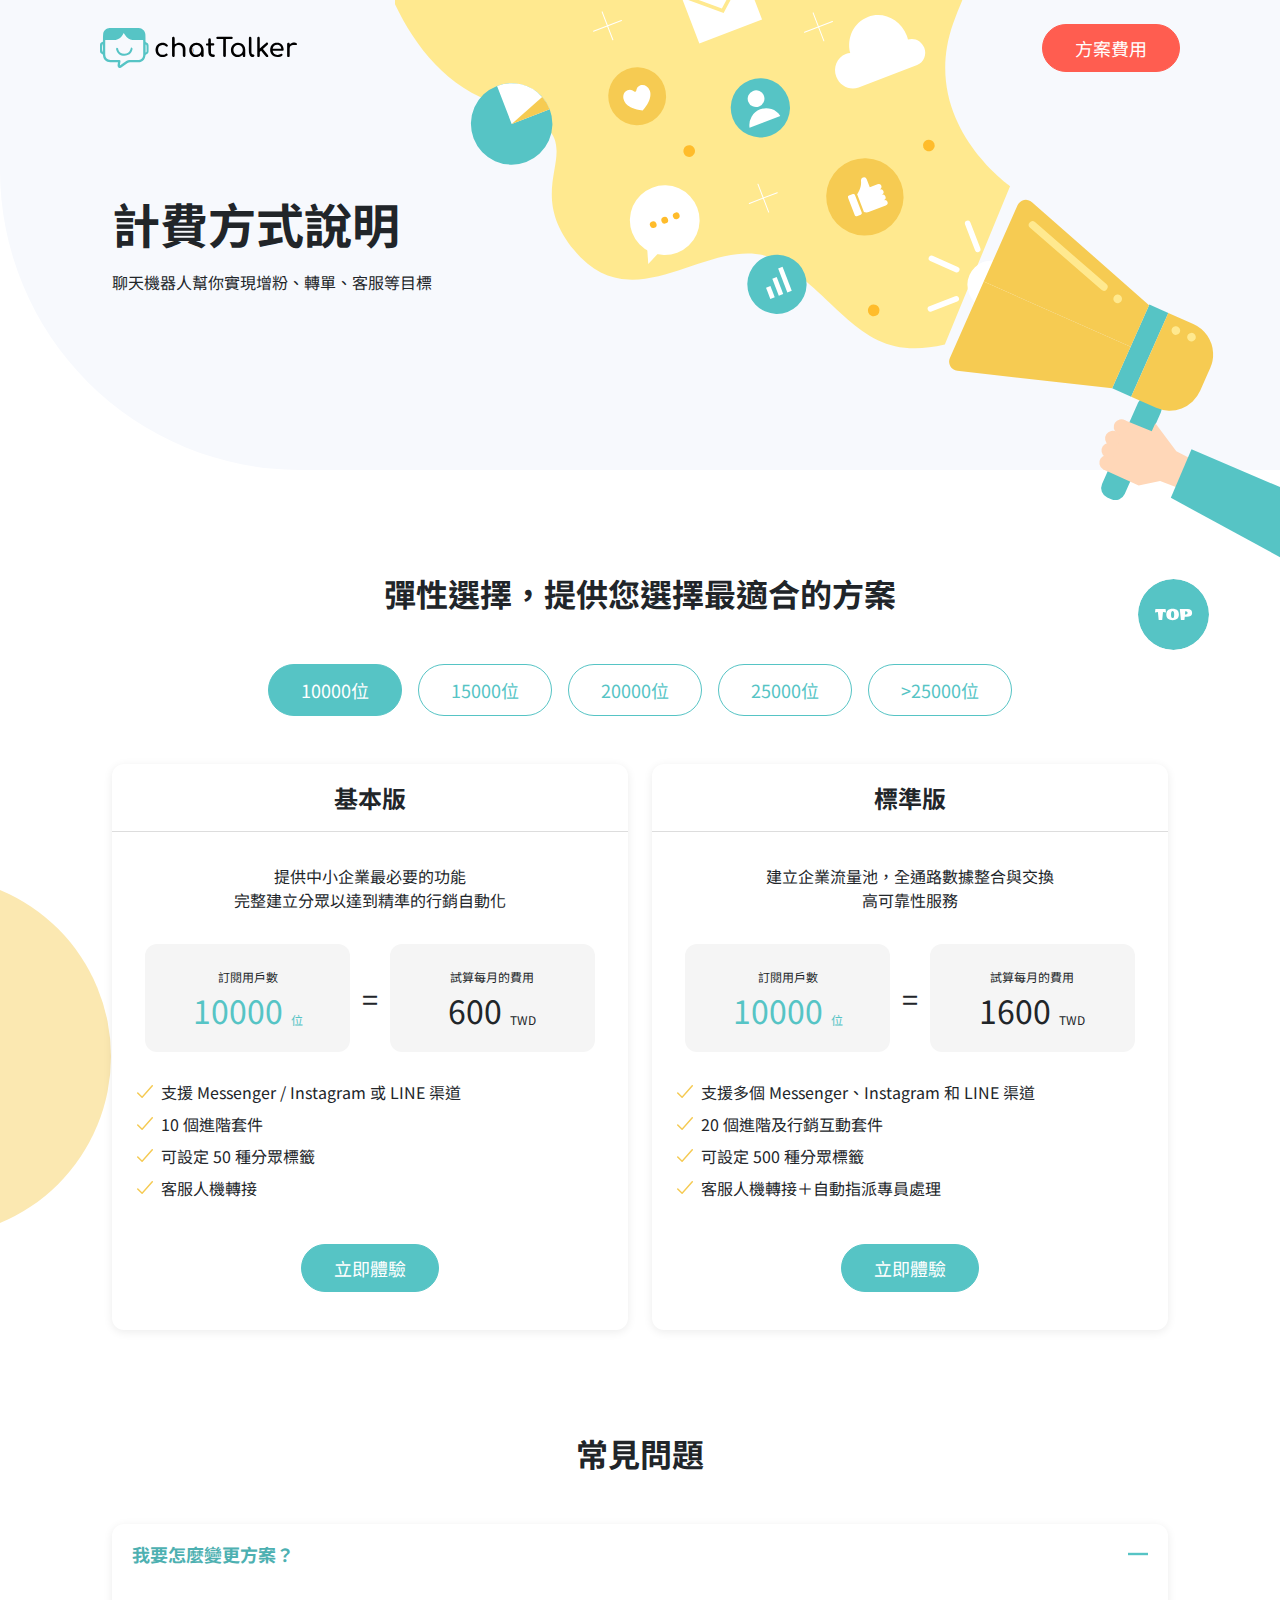
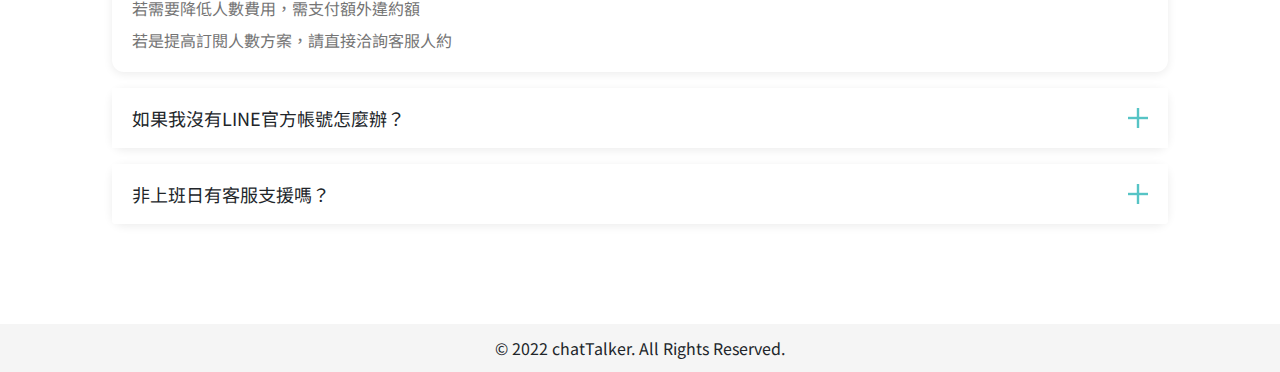
==== pricing.html @ ce34ad39 "首頁與方案頁面切版" ====
<!DOCTYPE html>
<html lang="zh-TW">
<head>
    <meta charset="UTF-8">
    <meta name="viewport" content="width=device-width, initial-scale=1.0">
    <title>ChatTalker 最全面的聊天機器人</title>
    <link rel="stylesheet" href="https://use.fontawesome.com/releases/v5.3.1/css/all.css" integrity="sha384-mzrmE5qonljUremFsqc01SB46JvROS7bZs3IO2EmfFsd15uHvIt+Y8vEf7N7fWAU" crossorigin="anonymous">
    <link rel="preconnect" href="https://fonts.googleapis.com">
    <link rel="preconnect" href="https://fonts.gstatic.com" crossorigin>
    <link href="https://fonts.googleapis.com/css2?family=Noto+Sans+TC:wght@400;700&display=swap" rel="stylesheet">
    <link rel="stylesheet" href="css/all.css">
</head>
<body id="pricing">
    <div class="pageContent">
        <button onclick="topFunction()" id="myBtn" title="Go to top"></button>
        <header class="container">
            <h1>
                <a class="logo" href="index.html" alt="ChatTalker"><img src="images/logo.svg" alt="ChatTalker"></a>
            </h1>
            <a href="pricing.html" class="btn btn-secondary" alt="方案費用">方案費用</a>
        </header>
        <main class="container">
            <div class="pricing_area_01 row">
                <div class="col-12">
                    <h2>計費方式說明</h2>
                    <p>聊天機器人幫你實現增粉、轉單、客服等目標</p>
                </div>
            </div>
            <div class="pricing_area_02 row">
                <h2 class="areaTitle">彈性選擇，提供您選擇最適合的方案</h2>
                <ul class="nav nav-pills" id="pills-tab" role="tablist">
                    <li class="nav-item" role="presentation">
                        <button class="nav-link active" id="pillsTab_01" data-bs-toggle="pill" data-bs-target="#pills_01" type="button" role="tab" aria-controls="pills_01" aria-selected="true">10000位</button>
                    </li>
                    <li class="nav-item" role="presentation">
                        <button class="nav-link" id="pillsTab_02" data-bs-toggle="pill" data-bs-target="#pills_02" type="button" role="tab" aria-controls="pills_02" aria-selected="false">15000位</button>
                    </li>
                    <li class="nav-item" role="presentation">
                        <button class="nav-link" id="pillsTab_03" data-bs-toggle="pill" data-bs-target="#pills_03" type="button" role="tab" aria-controls="pills_03" aria-selected="false">20000位</button>
                    </li>
                    <li class="nav-item" role="presentation">
                        <button class="nav-link" id="pillsTab_04" data-bs-toggle="pill" data-bs-target="#pills_04" type="button" role="tab" aria-controls="pills_03" aria-selected="false">25000位</button>
                    </li>
                    <li class="nav-item" role="presentation">
                        <button class="nav-link" id="pillsTab_05" data-bs-toggle="pill" data-bs-target="#pills_05" type="button" role="tab" aria-controls="pills_03" aria-selected="false">>25000位</button>
                    </li>
                </ul>
                <div class="tab-content" id="pills-tabContent">
                    <div class="tab-pane fade show active" id="pills_01" role="tabpanel" aria-labelledby="pillsTab_01">
                        <div class="programBox row">
                            <div class="col-12 col-lg-6">
                                <div class="programItem">
                                    <div class="programTitle">基本版</div>
                                    <div class="programBottom">
                                        <p>提供中小企業最必要的功能<br>完整建立分眾以達到精準的行銷自動化</p>
                                        <div class="programDetail row">
                                            <div class="col-5 subScribeBox">
                                                <span>訂閱用戶數</span>
                                                <div class="programNum programNumPeople">
                                                    <p>10000</p>
                                                    <span class="unit">位</span>
                                                </div>
                                            </div>
                                            <div class="col-1">=</div>
                                            <div class="col-5 subScribeBox">
                                                <span>試算每月的費用</span>
                                                <div class="programNum programNumMoney">
                                                    <p>600</p>
                                                    <span class="unit">TWD</span>
                                                </div>
                                            </div>
                                        </div>
                                        <ul class="programList">
                                            <li>支援 Messenger / Instagram 或 LINE 渠道</li>
                                            <li>10 個進階套件</li>
                                            <li>可設定 50 種分眾標籤</li>
                                            <li>客服人機轉接</li>
                                        </ul>
                                        <a href="#" class="btn btn-primary" alt="立即體驗">立即體驗</a>
                                    </div>
                                </div>
                            </div>
                            <div class="col-12 col-lg-6">
                                <div class="programItem">
                                    <div class="programTitle">標準版</div>
                                    <div class="programBottom">
                                        <p>建立企業流量池，全通路數據整合與交換<br>高可靠性服務</p>
                                        <div class="programDetail row">
                                            <div class="col-5 subScribeBox">
                                                <span>訂閱用戶數</span>
                                                <div class="programNum programNumPeople">
                                                    <p>10000</p>
                                                    <span class="unit">位</span>
                                                </div>
                                            </div>
                                            <div class="col-1">=</div>
                                            <div class="col-5 subScribeBox">
                                                <span>試算每月的費用</span>
                                                <div class="programNum programNumMoney">
                                                    <p>1600</p>
                                                    <span class="unit">TWD</span>
                                                </div>
                                            </div>
                                        </div>
                                        <ul class="programList">
                                            <li>支援多個 Messenger、Instagram 和 LINE 渠道</li>
                                            <li>20 個進階及行銷互動套件</li>
                                            <li>可設定 500 種分眾標籤</li>
                                            <li>客服人機轉接＋自動指派專員處理</li>
                                        </ul>
                                        <a href="#" class="btn btn-primary" alt="立即體驗">立即體驗</a>
                                    </div>
                                </div>
                            </div>
                        </div>
                    </div>
                    <div class="tab-pane fade" id="pills_02" role="tabpanel" aria-labelledby="pillsTab_02">
                        <div class="programBox row">
                            <div class="col-12 col-lg-6">
                                <div class="programItem">
                                    <div class="programTitle">基本版</div>
                                    <div class="programBottom">
                                        <p>提供中小企業最必要的功能<br>完整建立分眾以達到精準的行銷自動化</p>
                                        <div class="programDetail row">
                                            <div class="col-5 subScribeBox">
                                                <span>訂閱用戶數</span>
                                                <div class="programNum programNumPeople">
                                                    <p>15000</p>
                                                    <span class="unit">位</span>
                                                </div>
                                            </div>
                                            <div class="col-1">=</div>
                                            <div class="col-5 subScribeBox">
                                                <span>試算每月的費用</span>
                                                <div class="programNum programNumMoney">
                                                    <p>1200</p>
                                                    <span class="unit">TWD</span>
                                                </div>
                                            </div>
                                        </div>
                                        <ul class="programList">
                                            <li>支援 Messenger / Instagram 或 LINE 渠道</li>
                                            <li>10 個進階套件</li>
                                            <li>可設定 50 種分眾標籤</li>
                                            <li>客服人機轉接</li>
                                        </ul>
                                        <a href="#" class="btn btn-primary" alt="立即體驗">立即體驗</a>
                                    </div>
                                </div>
                            </div>
                            <div class="col-12 col-lg-6">
                                <div class="programItem">
                                    <div class="programTitle">標準版</div>
                                    <div class="programBottom">
                                        <p>建立企業流量池，全通路數據整合與交換<br>高可靠性服務</p>
                                        <div class="programDetail row">
                                            <div class="col-5 subScribeBox">
                                                <span>訂閱用戶數</span>
                                                <div class="programNum programNumPeople">
                                                    <p>15000</p>
                                                    <span class="unit">位</span>
                                                </div>
                                            </div>
                                            <div class="col-1">=</div>
                                            <div class="col-5 subScribeBox">
                                                <span>試算每月的費用</span>
                                                <div class="programNum programNumMoney">
                                                    <p>2000</p>
                                                    <span class="unit">TWD</span>
                                                </div>
                                            </div>
                                        </div>
                                        <ul class="programList">
                                            <li>支援多個 Messenger、Instagram 和 LINE 渠道</li>
                                            <li>20 個進階及行銷互動套件</li>
                                            <li>可設定 500 種分眾標籤</li>
                                            <li>客服人機轉接＋自動指派專員處理</li>
                                        </ul>
                                        <a href="#" class="btn btn-primary" alt="立即體驗">立即體驗</a>
                                    </div>
                                </div>
                            </div>
                        </div>
                    </div>
                    <div class="tab-pane fade" id="pills_03" role="tabpanel" aria-labelledby="pillsTab_03">
                        <div class="programBox row">
                            <div class="col-12 col-lg-6">
                                <div class="programItem">
                                    <div class="programTitle">基本版</div>
                                    <div class="programBottom">
                                        <p>提供中小企業最必要的功能<br>完整建立分眾以達到精準的行銷自動化</p>
                                        <div class="programDetail row">
                                            <div class="col-5 subScribeBox">
                                                <span>訂閱用戶數</span>
                                                <div class="programNum programNumPeople">
                                                    <p>20000</p>
                                                    <span class="unit">位</span>
                                                </div>
                                            </div>
                                            <div class="col-1">=</div>
                                            <div class="col-5 subScribeBox">
                                                <span>試算每月的費用</span>
                                                <div class="programNum programNumMoney">
                                                    <p>1500</p>
                                                    <span class="unit">TWD</span>
                                                </div>
                                            </div>
                                        </div>
                                        <ul class="programList">
                                            <li>支援 Messenger / Instagram 或 LINE 渠道</li>
                                            <li>10 個進階套件</li>
                                            <li>可設定 50 種分眾標籤</li>
                                            <li>客服人機轉接</li>
                                        </ul>
                                        <a href="#" class="btn btn-primary" alt="立即體驗">立即體驗</a>
                                    </div>
                                </div>
                            </div>
                            <div class="col-12 col-lg-6">
                                <div class="programItem">
                                    <div class="programTitle">標準版</div>
                                    <div class="programBottom">
                                        <p>建立企業流量池，全通路數據整合與交換<br>高可靠性服務</p>
                                        <div class="programDetail row">
                                            <div class="col-5 subScribeBox">
                                                <span>訂閱用戶數</span>
                                                <div class="programNum programNumPeople">
                                                    <p>20000</p>
                                                    <span class="unit">位</span>
                                                </div>
                                            </div>
                                            <div class="col-1">=</div>
                                            <div class="col-5 subScribeBox">
                                                <span>試算每月的費用</span>
                                                <div class="programNum programNumMoney">
                                                    <p>2500</p>
                                                    <span class="unit">TWD</span>
                                                </div>
                                            </div>
                                        </div>
                                        <ul class="programList">
                                            <li>支援多個 Messenger、Instagram 和 LINE 渠道</li>
                                            <li>20 個進階及行銷互動套件</li>
                                            <li>可設定 500 種分眾標籤</li>
                                            <li>客服人機轉接＋自動指派專員處理</li>
                                        </ul>
                                        <a href="#" class="btn btn-primary" alt="立即體驗">立即體驗</a>
                                    </div>
                                </div>
                            </div>
                        </div>
                    </div>
                    <div class="tab-pane fade" id="pills_04" role="tabpanel" aria-labelledby="pillsTab_04">
                        <div class="programBox row">
                            <div class="col-12 col-lg-6">
                                <div class="programItem">
                                    <div class="programTitle">基本版</div>
                                    <div class="programBottom">
                                        <p>提供中小企業最必要的功能<br>完整建立分眾以達到精準的行銷自動化</p>
                                        <div class="programDetail row">
                                            <div class="col-5 subScribeBox">
                                                <span>訂閱用戶數</span>
                                                <div class="programNum programNumPeople">
                                                    <p>25000</p>
                                                    <span class="unit">位</span>
                                                </div>
                                            </div>
                                            <div class="col-1">=</div>
                                            <div class="col-5 subScribeBox">
                                                <span>試算每月的費用</span>
                                                <div class="programNum programNumMoney">
                                                    <p>1700</p>
                                                    <span class="unit">TWD</span>
                                                </div>
                                            </div>
                                        </div>
                                        <ul class="programList">
                                            <li>支援 Messenger / Instagram 或 LINE 渠道</li>
                                            <li>10 個進階套件</li>
                                            <li>可設定 50 種分眾標籤</li>
                                            <li>客服人機轉接</li>
                                        </ul>
                                        <a href="#" class="btn btn-primary" alt="立即體驗">立即體驗</a>
                                    </div>
                                </div>
                            </div>
                            <div class="col-12 col-lg-6">
                                <div class="programItem">
                                    <div class="programTitle">標準版</div>
                                    <div class="programBottom">
                                        <p>建立企業流量池，全通路數據整合與交換<br>高可靠性服務</p>
                                        <div class="programDetail row">
                                            <div class="col-5 subScribeBox">
                                                <span>訂閱用戶數</span>
                                                <div class="programNum programNumPeople">
                                                    <p>25000</p>
                                                    <span class="unit">位</span>
                                                </div>
                                            </div>
                                            <div class="col-1">=</div>
                                            <div class="col-5 subScribeBox">
                                                <span>試算每月的費用</span>
                                                <div class="programNum programNumMoney">
                                                    <p>3000</p>
                                                    <span class="unit">TWD</span>
                                                </div>
                                            </div>
                                        </div>
                                        <ul class="programList">
                                            <li>支援多個 Messenger、Instagram 和 LINE 渠道</li>
                                            <li>20 個進階及行銷互動套件</li>
                                            <li>可設定 500 種分眾標籤</li>
                                            <li>客服人機轉接＋自動指派專員處理</li>
                                        </ul>
                                        <a href="#" class="btn btn-primary" alt="立即體驗">立即體驗</a>
                                    </div>
                                </div>
                            </div>
                        </div>
                    </div>
                    <div class="tab-pane fade" id="pills_05" role="tabpanel" aria-labelledby="pillsTab_05">
                        <div class="programBox row">
                            <div class="col-12 col-lg-6">
                                <div class="programItem">
                                    <div class="programTitle">基本版</div>
                                    <div class="programBottom">
                                        <p>提供中小企業最必要的功能<br>完整建立分眾以達到精準的行銷自動化</p>
                                        <div class="programDetail row">
                                            <div class="col-5 subScribeBox">
                                                <span>訂閱用戶數</span>
                                                <div class="programNum programNumPeople">
                                                    <p>洽客服</p>
                                                    <span class="unit">位</span>
                                                </div>
                                            </div>
                                            <div class="col-1">=</div>
                                            <div class="col-5 subScribeBox">
                                                <span>試算每月的費用</span>
                                                <div class="programNum programNumMoney">
                                                    <p>洽客服</p>
                                                    <span class="unit">TWD</span>
                                                </div>
                                            </div>
                                        </div>
                                        <ul class="programList">
                                            <li>支援 Messenger / Instagram 或 LINE 渠道</li>
                                            <li>10 個進階套件</li>
                                            <li>可設定 50 種分眾標籤</li>
                                            <li>客服人機轉接</li>
                                        </ul>
                                        <a href="#" class="btn btn-primary" alt="立即體驗">立即體驗</a>
                                    </div>
                                </div>
                            </div>
                            <div class="col-12 col-lg-6">
                                <div class="programItem">
                                    <div class="programTitle">標準版</div>
                                    <div class="programBottom">
                                        <p>建立企業流量池，全通路數據整合與交換<br>高可靠性服務</p>
                                        <div class="programDetail row">
                                            <div class="col-5 subScribeBox">
                                                <span>訂閱用戶數</span>
                                                <div class="programNum programNumPeople">
                                                    <p>洽客服</p>
                                                    <span class="unit">位</span>
                                                </div>
                                            </div>
                                            <div class="col-1">=</div>
                                            <div class="col-5 subScribeBox">
                                                <span>試算每月的費用</span>
                                                <div class="programNum programNumMoney">
                                                    <p>洽客服</p>
                                                    <span class="unit">TWD</span>
                                                </div>
                                            </div>
                                        </div>
                                        <ul class="programList">
                                            <li>支援多個 Messenger、Instagram 和 LINE 渠道</li>
                                            <li>20 個進階及行銷互動套件</li>
                                            <li>可設定 500 種分眾標籤</li>
                                            <li>客服人機轉接＋自動指派專員處理</li>
                                        </ul>
                                        <a href="#" class="btn btn-primary" alt="立即體驗">立即體驗</a>
                                    </div>
                                </div>
                            </div>
                        </div>
                    </div>
                </div>
            </div>
            <div class="pricing_area_03 row">
                <h2 class="areaTitle">常見問題</h2>
                <div class="accordion" id="accordionExample">
                    <div class="accordion-item">
                        <h2 class="accordion-header" id="headingOne">
                            <button class="accordion-button" type="button" data-bs-toggle="collapse" data-bs-target="#collapseOne" aria-expanded="true" aria-controls="collapseOne">我要怎麼變更方案？</button>
                        </h2>
                        <div id="collapseOne" class="accordion-collapse collapse show" aria-labelledby="headingOne" data-bs-parent="#accordionExample">
                            <div class="accordion-body">
                                若需要降低人數費用，需支付額外違約額<br>若是提高訂閱人數方案，請直接洽詢客服人約
                            </div>
                        </div>
                        </div>
                        <div class="accordion-item">
                        <h2 class="accordion-header" id="headingTwo">
                            <button class="accordion-button collapsed" type="button" data-bs-toggle="collapse" data-bs-target="#collapseTwo" aria-expanded="false" aria-controls="collapseTwo">如果我沒有LINE官方帳號怎麼辦？</button>
                        </h2>
                        <div id="collapseTwo" class="accordion-collapse collapse" aria-labelledby="headingTwo" data-bs-parent="#accordionExample">
                            <div class="accordion-body">
                                本服務提供Line官方帳號協助申請，可提供帳號代理申請，或是自行申請一個帳號
                            </div>
                        </div>
                        </div>
                        <div class="accordion-item">
                        <h2 class="accordion-header" id="headingThree">
                            <button class="accordion-button collapsed" type="button" data-bs-toggle="collapse" data-bs-target="#collapseThree" aria-expanded="false" aria-controls="collapseThree">非上班日有客服支援嗎？</button>
                        </h2>
                        <div id="collapseThree" class="accordion-collapse collapse" aria-labelledby="headingThree" data-bs-parent="#accordionExample">
                            <div class="accordion-body">
                                當然哦！我們錢都收了，不會拋棄你的！<br>請您直接來我們公司，我們假日也都在辦公室。
                            </div>
                        </div>
                        </div>
                    </div>
            </div>
        </main>
        <footer>
            <div class="copyright">© 2022 chatTalker. All Rights Reserved.</div>
        </footer>
    </div>

    <script src="js/jquery-3.6.0.min.js"></script>
    <script src="https://cdn.jsdelivr.net/npm/bootstrap@5.1.1/dist/js/bootstrap.bundle.min.js" integrity="sha384-/bQdsTh/da6pkI1MST/rWKFNjaCP5gBSY4sEBT38Q/9RBh9AH40zEOg7Hlq2THRZ" crossorigin="anonymous"></script>

    <script>
        mybutton = document.getElementById("myBtn");
        function topFunction() {
            document.body.scrollTop = 0;
            document.documentElement.scrollTop = 0;
        }
    </script>
</body>
</html>
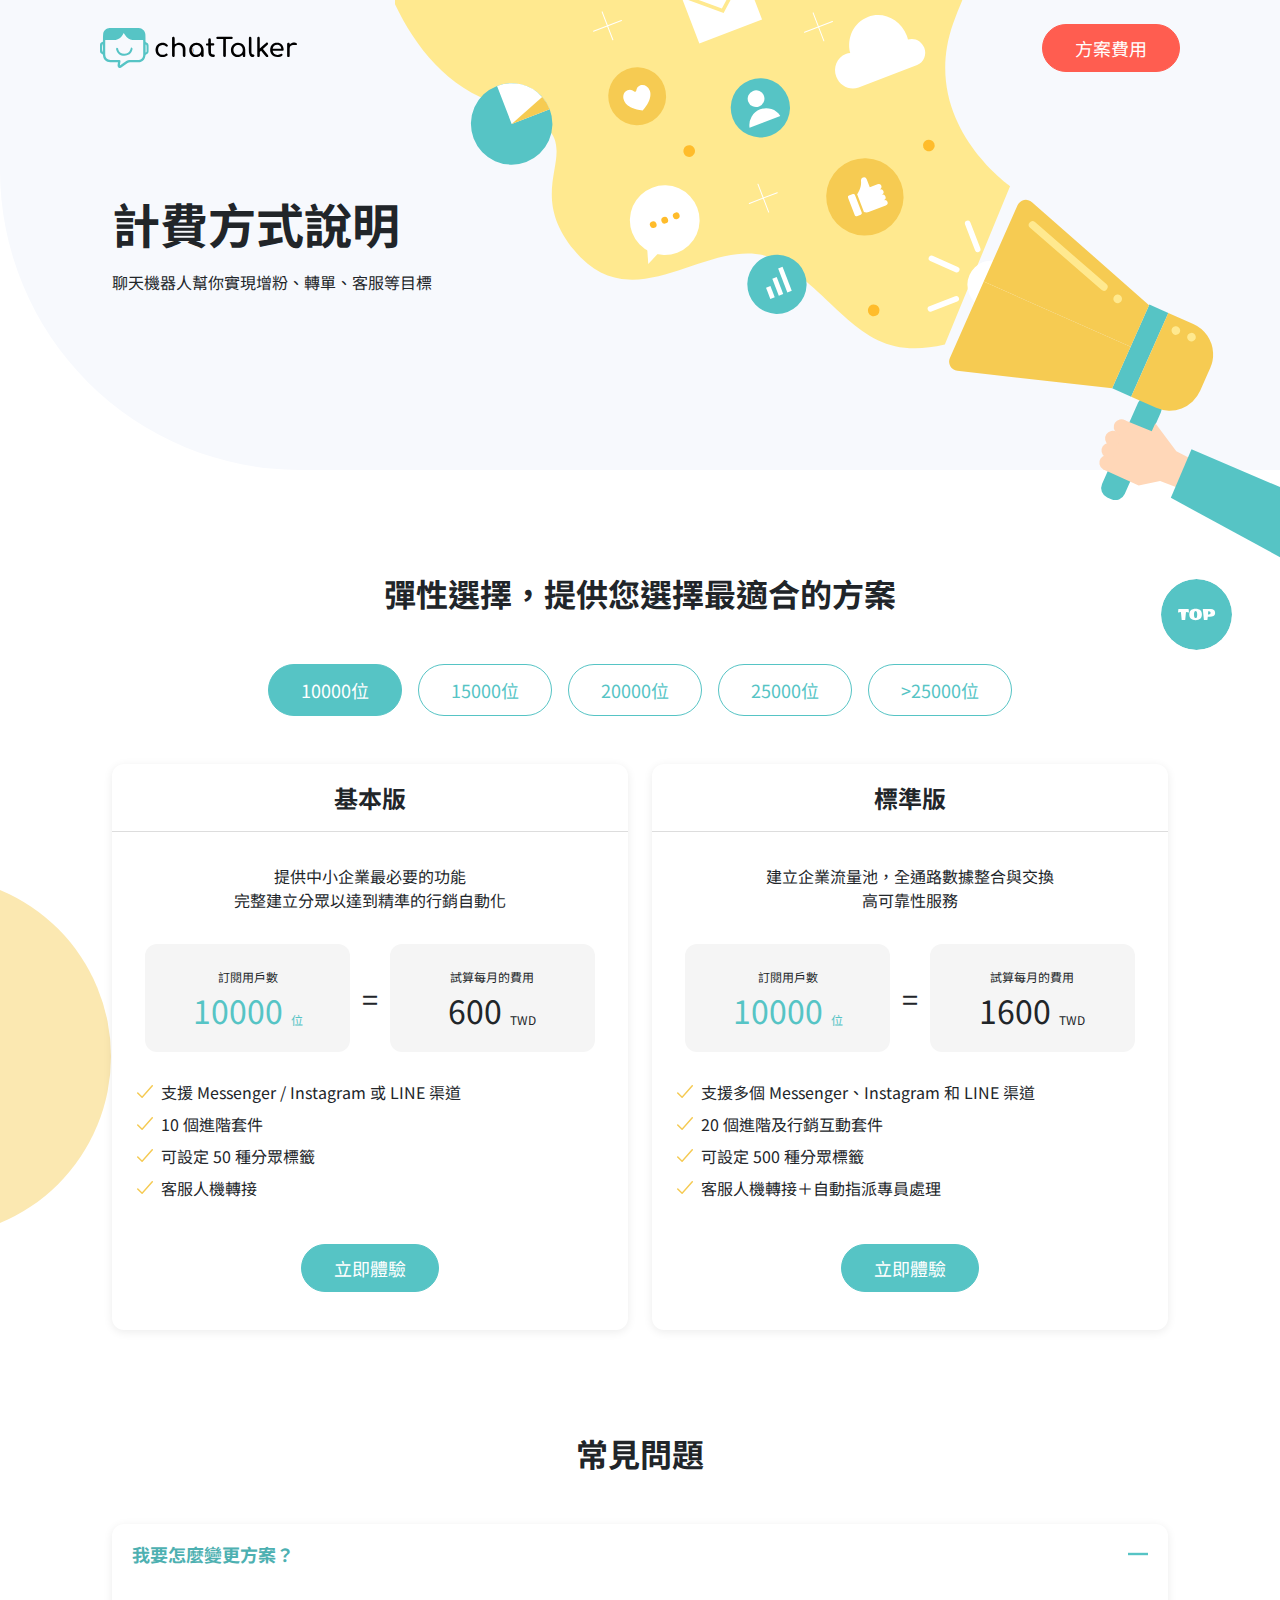
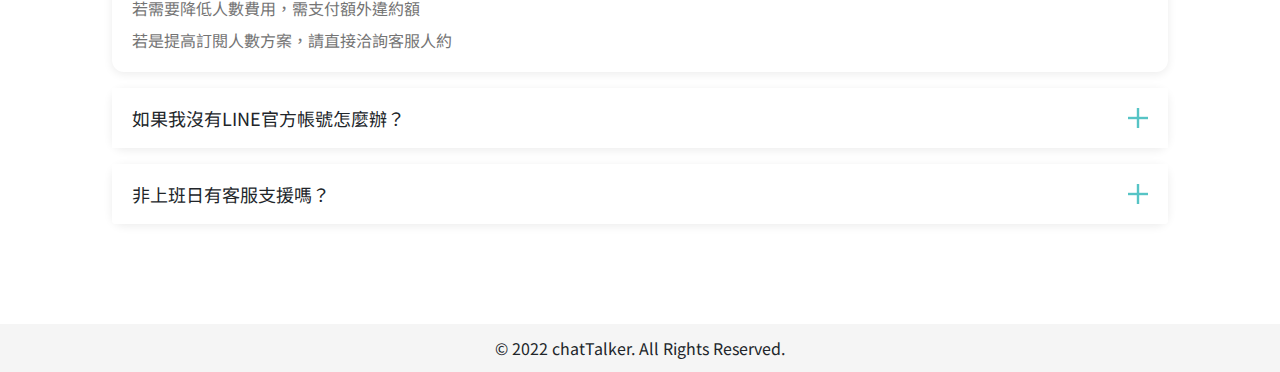
==== commit fbee6322: "優化 Headings 標籤架構 + 移除限制寬度 + 調整GoToTop&版尾文案位置" ====
--- a/pricing.html
+++ b/pricing.html
@@ -392,9 +392,9 @@
                 <h2 class="areaTitle">常見問題</h2>
                 <div class="accordion" id="accordionExample">
                     <div class="accordion-item">
-                        <h2 class="accordion-header" id="headingOne">
+                        <div class="accordion-header" id="headingOne">
                             <button class="accordion-button" type="button" data-bs-toggle="collapse" data-bs-target="#collapseOne" aria-expanded="true" aria-controls="collapseOne">我要怎麼變更方案？</button>
-                        </h2>
+                        </div>
                         <div id="collapseOne" class="accordion-collapse collapse show" aria-labelledby="headingOne" data-bs-parent="#accordionExample">
                             <div class="accordion-body">
                                 若需要降低人數費用，需支付額外違約額<br>若是提高訂閱人數方案，請直接洽詢客服人約
@@ -402,9 +402,9 @@
                         </div>
                         </div>
                         <div class="accordion-item">
-                        <h2 class="accordion-header" id="headingTwo">
+                        <div class="accordion-header" id="headingTwo">
                             <button class="accordion-button collapsed" type="button" data-bs-toggle="collapse" data-bs-target="#collapseTwo" aria-expanded="false" aria-controls="collapseTwo">如果我沒有LINE官方帳號怎麼辦？</button>
-                        </h2>
+                        </div>
                         <div id="collapseTwo" class="accordion-collapse collapse" aria-labelledby="headingTwo" data-bs-parent="#accordionExample">
                             <div class="accordion-body">
                                 本服務提供Line官方帳號協助申請，可提供帳號代理申請，或是自行申請一個帳號
@@ -412,9 +412,9 @@
                         </div>
                         </div>
                         <div class="accordion-item">
-                        <h2 class="accordion-header" id="headingThree">
+                        <div class="accordion-header" id="headingThree">
                             <button class="accordion-button collapsed" type="button" data-bs-toggle="collapse" data-bs-target="#collapseThree" aria-expanded="false" aria-controls="collapseThree">非上班日有客服支援嗎？</button>
-                        </h2>
+                        </div>
                         <div id="collapseThree" class="accordion-collapse collapse" aria-labelledby="headingThree" data-bs-parent="#accordionExample">
                             <div class="accordion-body">
                                 當然哦！我們錢都收了，不會拋棄你的！<br>請您直接來我們公司，我們假日也都在辦公室。
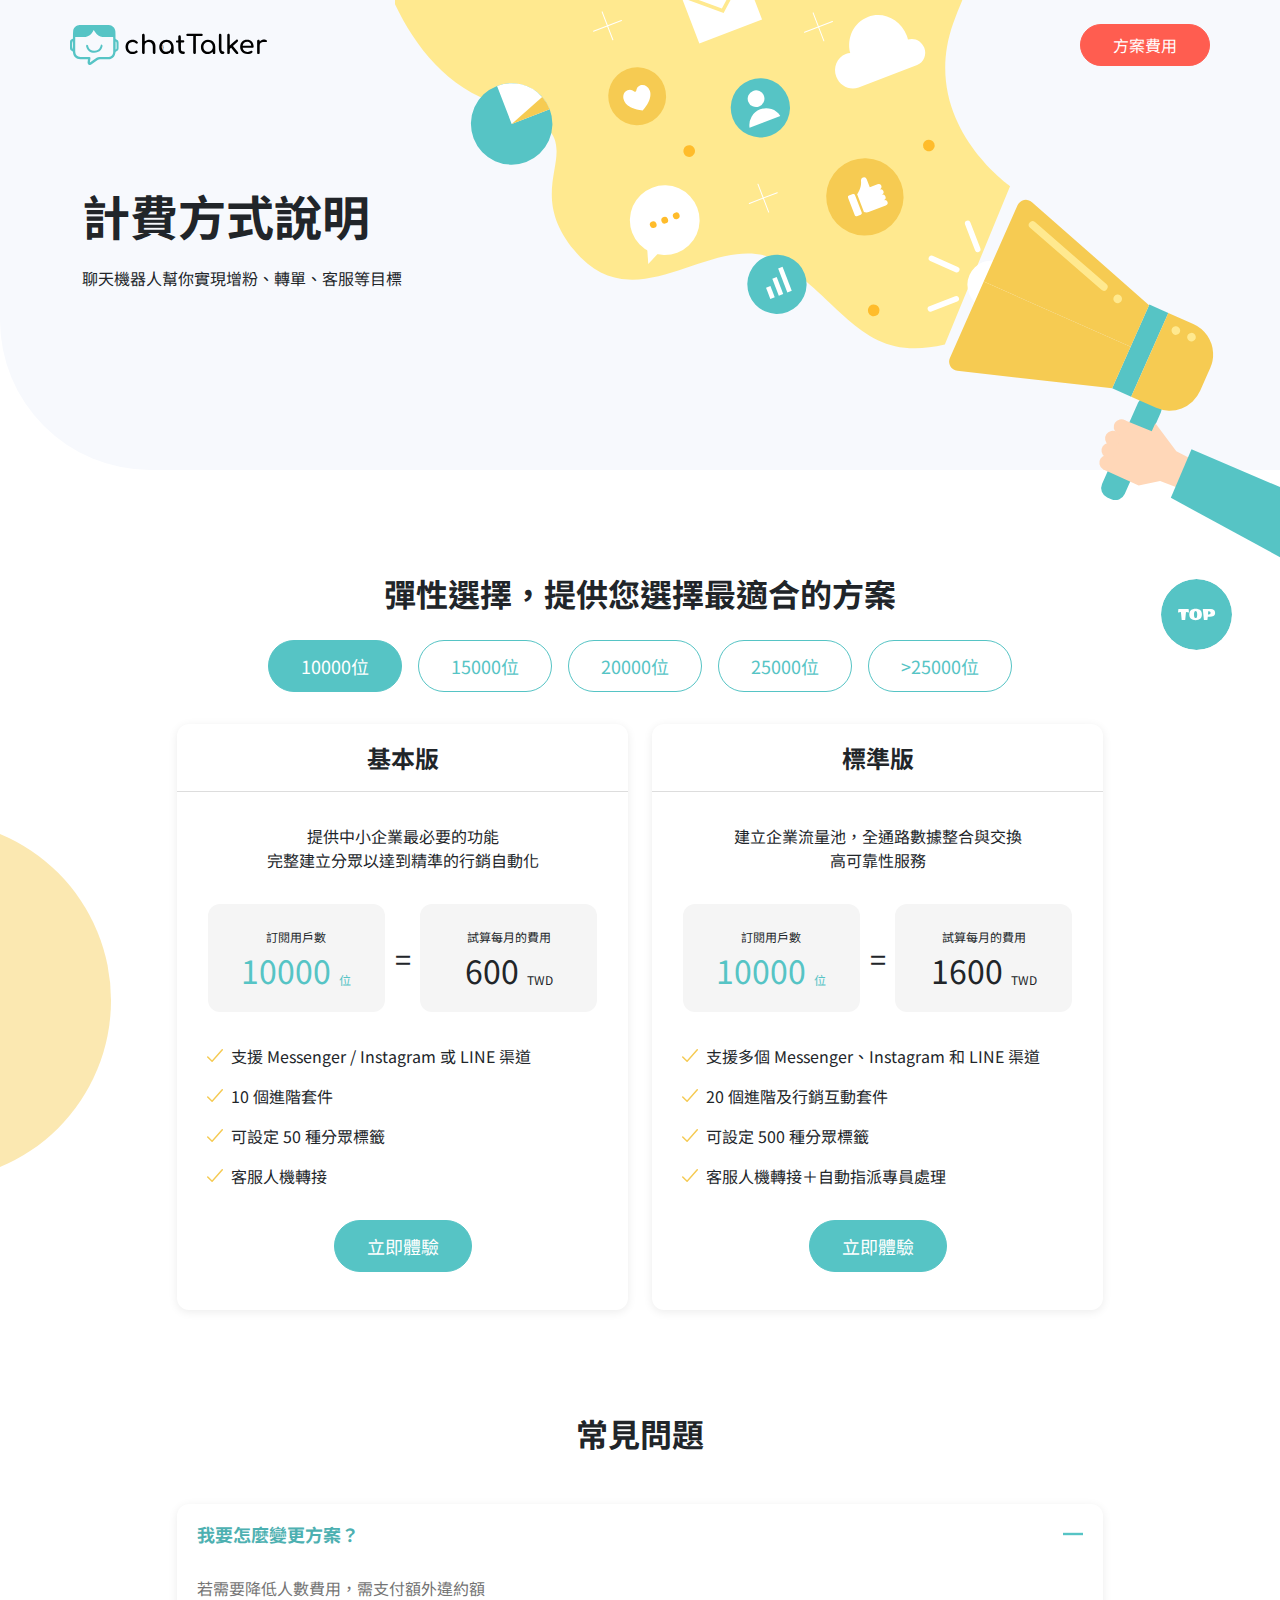
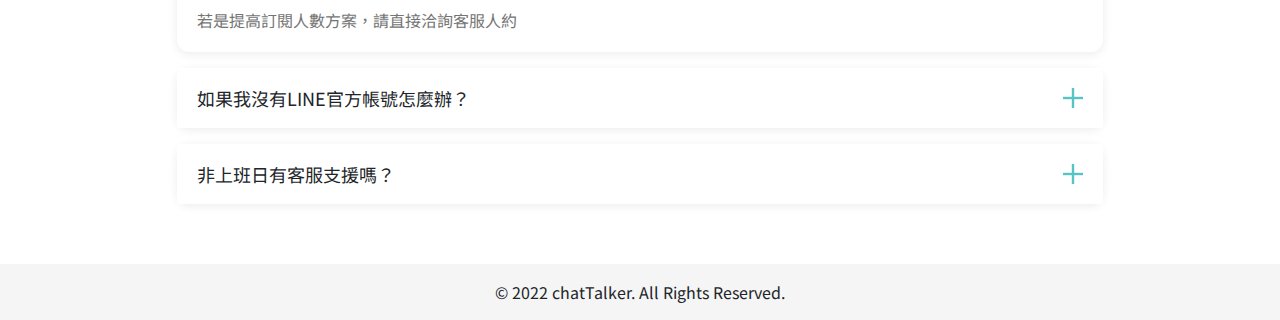
==== commit 1f9e733e: "修改成 Bootstrap 寫法 + 優化程式 v1" ====
--- a/pricing.html
+++ b/pricing.html
@@ -11,376 +11,390 @@
     <link rel="stylesheet" href="css/all.css">
 </head>
 <body id="pricing">
-    <div class="pageContent">
-        <button onclick="topFunction()" id="myBtn" title="Go to top"></button>
-        <header class="container">
-            <h1>
-                <a class="logo" href="index.html" alt="ChatTalker"><img src="images/logo.svg" alt="ChatTalker"></a>
-            </h1>
-            <a href="pricing.html" class="btn btn-secondary" alt="方案費用">方案費用</a>
-        </header>
-        <main class="container">
-            <div class="pricing_area_01 row">
-                <div class="col-12">
-                    <h2>計費方式說明</h2>
-                    <p>聊天機器人幫你實現增粉、轉單、客服等目標</p>
+    <button onclick="topFunction()" id="myBtn" class="d-block rounded-circle" title="Go to top"></button>
+    <header>
+        <div class="container">
+            <div class="row">
+                <div class="col-12 d-flex justify-content-between align-items-center">
+                    <h1>
+                        <a class="logo" href="index.html" alt="ChatTalker"><img src="images/logo.svg" alt="ChatTalker"></a>
+                    </h1>
+                    <a href="pricing.html" class="btn btn-secondary rounded-pill" alt="方案費用">方案費用</a>
                 </div>
             </div>
-            <div class="pricing_area_02 row">
-                <h2 class="areaTitle">彈性選擇，提供您選擇最適合的方案</h2>
-                <ul class="nav nav-pills" id="pills-tab" role="tablist">
-                    <li class="nav-item" role="presentation">
-                        <button class="nav-link active" id="pillsTab_01" data-bs-toggle="pill" data-bs-target="#pills_01" type="button" role="tab" aria-controls="pills_01" aria-selected="true">10000位</button>
-                    </li>
-                    <li class="nav-item" role="presentation">
-                        <button class="nav-link" id="pillsTab_02" data-bs-toggle="pill" data-bs-target="#pills_02" type="button" role="tab" aria-controls="pills_02" aria-selected="false">15000位</button>
-                    </li>
-                    <li class="nav-item" role="presentation">
-                        <button class="nav-link" id="pillsTab_03" data-bs-toggle="pill" data-bs-target="#pills_03" type="button" role="tab" aria-controls="pills_03" aria-selected="false">20000位</button>
-                    </li>
-                    <li class="nav-item" role="presentation">
-                        <button class="nav-link" id="pillsTab_04" data-bs-toggle="pill" data-bs-target="#pills_04" type="button" role="tab" aria-controls="pills_03" aria-selected="false">25000位</button>
-                    </li>
-                    <li class="nav-item" role="presentation">
-                        <button class="nav-link" id="pillsTab_05" data-bs-toggle="pill" data-bs-target="#pills_05" type="button" role="tab" aria-controls="pills_03" aria-selected="false">>25000位</button>
-                    </li>
-                </ul>
-                <div class="tab-content" id="pills-tabContent">
-                    <div class="tab-pane fade show active" id="pills_01" role="tabpanel" aria-labelledby="pillsTab_01">
-                        <div class="programBox row">
-                            <div class="col-12 col-lg-6">
-                                <div class="programItem">
-                                    <div class="programTitle">基本版</div>
-                                    <div class="programBottom">
-                                        <p>提供中小企業最必要的功能<br>完整建立分眾以達到精準的行銷自動化</p>
-                                        <div class="programDetail row">
-                                            <div class="col-5 subScribeBox">
-                                                <span>訂閱用戶數</span>
-                                                <div class="programNum programNumPeople">
-                                                    <p>10000</p>
-                                                    <span class="unit">位</span>
-                                                </div>
-                                            </div>
-                                            <div class="col-1">=</div>
-                                            <div class="col-5 subScribeBox">
-                                                <span>試算每月的費用</span>
-                                                <div class="programNum programNumMoney">
-                                                    <p>600</p>
-                                                    <span class="unit">TWD</span>
-                                                </div>
-                                            </div>
-                                        </div>
-                                        <ul class="programList">
-                                            <li>支援 Messenger / Instagram 或 LINE 渠道</li>
-                                            <li>10 個進階套件</li>
-                                            <li>可設定 50 種分眾標籤</li>
-                                            <li>客服人機轉接</li>
-                                        </ul>
-                                        <a href="#" class="btn btn-primary" alt="立即體驗">立即體驗</a>
+        </div>
+    </header>
+    <main>
+        <section class="area_pricing_intro">
+            <div class="container">
+                <div class="row">
+                    <div class="col-12">
+                        <h2 class="fw-bold">計費方式說明</h2>
+                        <p>聊天機器人幫你實現增粉、轉單、客服等目標</p>
+                    </div>
+                </div>
+            </div>
+        </section>
+        <section class="area_pricing_program">
+            <div class="container">
+                <div class="row justify-content-center">
+                    <div class="col-12 col-lg-10">
+                        <h2 class="areaTitle fw-bold text-center">彈性選擇，提供您選擇最適合的方案</h2>
+                        <ul class="nav nav-pills w-100 flex-nowrap" id="pills-tab" role="tablist">
+                            <li class="nav-item" role="presentation">
+                                <button class="nav-link active" id="pillsTab_01" data-bs-toggle="pill" data-bs-target="#pills_01" type="button" role="tab" aria-controls="pills_01" aria-selected="true">10000位</button>
+                            </li>
+                            <li class="nav-item" role="presentation">
+                                <button class="nav-link" id="pillsTab_02" data-bs-toggle="pill" data-bs-target="#pills_02" type="button" role="tab" aria-controls="pills_02" aria-selected="false">15000位</button>
+                            </li>
+                            <li class="nav-item" role="presentation">
+                                <button class="nav-link" id="pillsTab_03" data-bs-toggle="pill" data-bs-target="#pills_03" type="button" role="tab" aria-controls="pills_03" aria-selected="false">20000位</button>
+                            </li>
+                            <li class="nav-item" role="presentation">
+                                <button class="nav-link" id="pillsTab_04" data-bs-toggle="pill" data-bs-target="#pills_04" type="button" role="tab" aria-controls="pills_03" aria-selected="false">25000位</button>
+                            </li>
+                            <li class="nav-item" role="presentation">
+                                <button class="nav-link" id="pillsTab_05" data-bs-toggle="pill" data-bs-target="#pills_05" type="button" role="tab" aria-controls="pills_03" aria-selected="false">>25000位</button>
+                            </li>
+                        </ul>
+                        <div class="tab-content" id="pills-tabContent">
+                            <div class="tab-pane fade show active" id="pills_01" role="tabpanel" aria-labelledby="pillsTab_01">
+                                <div class="programBox row d-flex justify-content-between">
+                                    <div class="col-12 col-lg-6">
+                                        <div class="programItem">
+                                            <div class="programTitle text-center fw-bold">基本版</div>
+                                            <div class="programBottom">
+                                                <p>提供中小企業最必要的功能<br>完整建立分眾以達到精準的行銷自動化</p>
+                                                <div class="programDetail row align-items-center justify-content-center text-center">
+                                                    <div class="col-5 subScribeBox d-flex justify-content-center  align-items-center flex-wrap">
+                                                        <span>訂閱用戶數</span>
+                                                        <div class="programNum programNumPeople d-flex align-items-end">
+                                                            <p>10000</p>
+                                                            <span class="unit">位</span>
+                                                        </div>
+                                                    </div>
+                                                    <div class="col-1">=</div>
+                                                    <div class="col-5 subScribeBox d-flex justify-content-center  align-items-center flex-wrap">
+                                                        <span>試算每月的費用</span>
+                                                        <div class="programNum programNumMoney d-flex align-items-end">
+                                                            <p>600</p>
+                                                            <span class="unit">TWD</span>
+                                                        </div>
+                                                    </div>
+                                                </div>
+                                                <ul class="programList">
+                                                    <li>支援 Messenger / Instagram 或 LINE 渠道</li>
+                                                    <li>10 個進階套件</li>
+                                                    <li>可設定 50 種分眾標籤</li>
+                                                    <li>客服人機轉接</li>
+                                                </ul>
+                                                <a href="#" class="btn btn-primary rounded-pill" alt="立即體驗">立即體驗</a>
+                                            </div>
+                                        </div>
+                                    </div>
+                                    <div class="col-12 col-lg-6">
+                                        <div class="programItem">
+                                            <div class="programTitle text-center fw-bold">標準版</div>
+                                            <div class="programBottom">
+                                                <p>建立企業流量池，全通路數據整合與交換<br>高可靠性服務</p>
+                                                <div class="programDetail row align-items-center justify-content-center text-center">
+                                                    <div class="col-5 subScribeBox d-flex justify-content-center  align-items-center flex-wrap">
+                                                        <span>訂閱用戶數</span>
+                                                        <div class="programNum programNumPeople d-flex align-items-end">
+                                                            <p>10000</p>
+                                                            <span class="unit">位</span>
+                                                        </div>
+                                                    </div>
+                                                    <div class="col-1">=</div>
+                                                    <div class="col-5 subScribeBox d-flex justify-content-center  align-items-center flex-wrap">
+                                                        <span>試算每月的費用</span>
+                                                        <div class="programNum programNumMoney d-flex align-items-end">
+                                                            <p>1600</p>
+                                                            <span class="unit">TWD</span>
+                                                        </div>
+                                                    </div>
+                                                </div>
+                                                <ul class="programList">
+                                                    <li>支援多個 Messenger、Instagram 和 LINE 渠道</li>
+                                                    <li>20 個進階及行銷互動套件</li>
+                                                    <li>可設定 500 種分眾標籤</li>
+                                                    <li>客服人機轉接＋自動指派專員處理</li>
+                                                </ul>
+                                                <a href="#" class="btn btn-primary rounded-pill" alt="立即體驗">立即體驗</a>
+                                            </div>
+                                        </div>
                                     </div>
                                 </div>
                             </div>
-                            <div class="col-12 col-lg-6">
-                                <div class="programItem">
-                                    <div class="programTitle">標準版</div>
-                                    <div class="programBottom">
-                                        <p>建立企業流量池，全通路數據整合與交換<br>高可靠性服務</p>
-                                        <div class="programDetail row">
-                                            <div class="col-5 subScribeBox">
-                                                <span>訂閱用戶數</span>
-                                                <div class="programNum programNumPeople">
-                                                    <p>10000</p>
-                                                    <span class="unit">位</span>
-                                                </div>
-                                            </div>
-                                            <div class="col-1">=</div>
-                                            <div class="col-5 subScribeBox">
-                                                <span>試算每月的費用</span>
-                                                <div class="programNum programNumMoney">
-                                                    <p>1600</p>
-                                                    <span class="unit">TWD</span>
-                                                </div>
-                                            </div>
-                                        </div>
-                                        <ul class="programList">
-                                            <li>支援多個 Messenger、Instagram 和 LINE 渠道</li>
-                                            <li>20 個進階及行銷互動套件</li>
-                                            <li>可設定 500 種分眾標籤</li>
-                                            <li>客服人機轉接＋自動指派專員處理</li>
-                                        </ul>
-                                        <a href="#" class="btn btn-primary" alt="立即體驗">立即體驗</a>
+                            <div class="tab-pane fade" id="pills_02" role="tabpanel" aria-labelledby="pillsTab_02">
+                                <div class="programBox row">
+                                    <div class="col-12 col-lg-6">
+                                        <div class="programItem">
+                                            <div class="programTitle text-center fw-bold">基本版</div>
+                                            <div class="programBottom">
+                                                <p>提供中小企業最必要的功能<br>完整建立分眾以達到精準的行銷自動化</p>
+                                                <div class="programDetail row align-items-center justify-content-center text-center">
+                                                    <div class="col-5 subScribeBox d-flex justify-content-center  align-items-center flex-wrap">
+                                                        <span>訂閱用戶數</span>
+                                                        <div class="programNum programNumPeople d-flex align-items-end">
+                                                            <p>15000</p>
+                                                            <span class="unit">位</span>
+                                                        </div>
+                                                    </div>
+                                                    <div class="col-1">=</div>
+                                                    <div class="col-5 subScribeBox d-flex justify-content-center  align-items-center flex-wrap">
+                                                        <span>試算每月的費用</span>
+                                                        <div class="programNum programNumMoney d-flex align-items-end">
+                                                            <p>1200</p>
+                                                            <span class="unit">TWD</span>
+                                                        </div>
+                                                    </div>
+                                                </div>
+                                                <ul class="programList">
+                                                    <li>支援 Messenger / Instagram 或 LINE 渠道</li>
+                                                    <li>10 個進階套件</li>
+                                                    <li>可設定 50 種分眾標籤</li>
+                                                    <li>客服人機轉接</li>
+                                                </ul>
+                                                <a href="#" class="btn btn-primary rounded-pill" alt="立即體驗">立即體驗</a>
+                                            </div>
+                                        </div>
+                                    </div>
+                                    <div class="col-12 col-lg-6">
+                                        <div class="programItem">
+                                            <div class="programTitle text-center fw-bold">標準版</div>
+                                            <div class="programBottom">
+                                                <p>建立企業流量池，全通路數據整合與交換<br>高可靠性服務</p>
+                                                <div class="programDetail row align-items-center justify-content-center text-center">
+                                                    <div class="col-5 subScribeBox d-flex justify-content-center  align-items-center flex-wrap">
+                                                        <span>訂閱用戶數</span>
+                                                        <div class="programNum programNumPeople d-flex align-items-end">
+                                                            <p>15000</p>
+                                                            <span class="unit">位</span>
+                                                        </div>
+                                                    </div>
+                                                    <div class="col-1">=</div>
+                                                    <div class="col-5 subScribeBox d-flex justify-content-center  align-items-center flex-wrap">
+                                                        <span>試算每月的費用</span>
+                                                        <div class="programNum programNumMoney d-flex align-items-end">
+                                                            <p>2000</p>
+                                                            <span class="unit">TWD</span>
+                                                        </div>
+                                                    </div>
+                                                </div>
+                                                <ul class="programList">
+                                                    <li>支援多個 Messenger、Instagram 和 LINE 渠道</li>
+                                                    <li>20 個進階及行銷互動套件</li>
+                                                    <li>可設定 500 種分眾標籤</li>
+                                                    <li>客服人機轉接＋自動指派專員處理</li>
+                                                </ul>
+                                                <a href="#" class="btn btn-primary rounded-pill" alt="立即體驗">立即體驗</a>
+                                            </div>
+                                        </div>
                                     </div>
                                 </div>
                             </div>
-                        </div>
-                    </div>
-                    <div class="tab-pane fade" id="pills_02" role="tabpanel" aria-labelledby="pillsTab_02">
-                        <div class="programBox row">
-                            <div class="col-12 col-lg-6">
-                                <div class="programItem">
-                                    <div class="programTitle">基本版</div>
-                                    <div class="programBottom">
-                                        <p>提供中小企業最必要的功能<br>完整建立分眾以達到精準的行銷自動化</p>
-                                        <div class="programDetail row">
-                                            <div class="col-5 subScribeBox">
-                                                <span>訂閱用戶數</span>
-                                                <div class="programNum programNumPeople">
-                                                    <p>15000</p>
-                                                    <span class="unit">位</span>
-                                                </div>
-                                            </div>
-                                            <div class="col-1">=</div>
-                                            <div class="col-5 subScribeBox">
-                                                <span>試算每月的費用</span>
-                                                <div class="programNum programNumMoney">
-                                                    <p>1200</p>
-                                                    <span class="unit">TWD</span>
-                                                </div>
-                                            </div>
-                                        </div>
-                                        <ul class="programList">
-                                            <li>支援 Messenger / Instagram 或 LINE 渠道</li>
-                                            <li>10 個進階套件</li>
-                                            <li>可設定 50 種分眾標籤</li>
-                                            <li>客服人機轉接</li>
-                                        </ul>
-                                        <a href="#" class="btn btn-primary" alt="立即體驗">立即體驗</a>
+                            <div class="tab-pane fade" id="pills_03" role="tabpanel" aria-labelledby="pillsTab_03">
+                                <div class="programBox row">
+                                    <div class="col-12 col-lg-6">
+                                        <div class="programItem">
+                                            <div class="programTitle text-center fw-bold">基本版</div>
+                                            <div class="programBottom">
+                                                <p>提供中小企業最必要的功能<br>完整建立分眾以達到精準的行銷自動化</p>
+                                                <div class="programDetail row align-items-center justify-content-center text-center">
+                                                    <div class="col-5 subScribeBox d-flex justify-content-center  align-items-center flex-wrap">
+                                                        <span>訂閱用戶數</span>
+                                                        <div class="programNum programNumPeople d-flex align-items-end">
+                                                            <p>20000</p>
+                                                            <span class="unit">位</span>
+                                                        </div>
+                                                    </div>
+                                                    <div class="col-1">=</div>
+                                                    <div class="col-5 subScribeBox d-flex justify-content-center  align-items-center flex-wrap">
+                                                        <span>試算每月的費用</span>
+                                                        <div class="programNum programNumMoney d-flex align-items-end">
+                                                            <p>1500</p>
+                                                            <span class="unit">TWD</span>
+                                                        </div>
+                                                    </div>
+                                                </div>
+                                                <ul class="programList">
+                                                    <li>支援 Messenger / Instagram 或 LINE 渠道</li>
+                                                    <li>10 個進階套件</li>
+                                                    <li>可設定 50 種分眾標籤</li>
+                                                    <li>客服人機轉接</li>
+                                                </ul>
+                                                <a href="#" class="btn btn-primary rounded-pill" alt="立即體驗">立即體驗</a>
+                                            </div>
+                                        </div>
+                                    </div>
+                                    <div class="col-12 col-lg-6">
+                                        <div class="programItem">
+                                            <div class="programTitle text-center fw-bold">標準版</div>
+                                            <div class="programBottom">
+                                                <p>建立企業流量池，全通路數據整合與交換<br>高可靠性服務</p>
+                                                <div class="programDetail row align-items-center justify-content-center text-center">
+                                                    <div class="col-5 subScribeBox d-flex justify-content-center  align-items-center flex-wrap">
+                                                        <span>訂閱用戶數</span>
+                                                        <div class="programNum programNumPeople d-flex align-items-end">
+                                                            <p>20000</p>
+                                                            <span class="unit">位</span>
+                                                        </div>
+                                                    </div>
+                                                    <div class="col-1">=</div>
+                                                    <div class="col-5 subScribeBox d-flex justify-content-center  align-items-center flex-wrap">
+                                                        <span>試算每月的費用</span>
+                                                        <div class="programNum programNumMoney d-flex align-items-end">
+                                                            <p>2500</p>
+                                                            <span class="unit">TWD</span>
+                                                        </div>
+                                                    </div>
+                                                </div>
+                                                <ul class="programList">
+                                                    <li>支援多個 Messenger、Instagram 和 LINE 渠道</li>
+                                                    <li>20 個進階及行銷互動套件</li>
+                                                    <li>可設定 500 種分眾標籤</li>
+                                                    <li>客服人機轉接＋自動指派專員處理</li>
+                                                </ul>
+                                                <a href="#" class="btn btn-primary rounded-pill" alt="立即體驗">立即體驗</a>
+                                            </div>
+                                        </div>
                                     </div>
                                 </div>
                             </div>
-                            <div class="col-12 col-lg-6">
-                                <div class="programItem">
-                                    <div class="programTitle">標準版</div>
-                                    <div class="programBottom">
-                                        <p>建立企業流量池，全通路數據整合與交換<br>高可靠性服務</p>
-                                        <div class="programDetail row">
-                                            <div class="col-5 subScribeBox">
-                                                <span>訂閱用戶數</span>
-                                                <div class="programNum programNumPeople">
-                                                    <p>15000</p>
-                                                    <span class="unit">位</span>
-                                                </div>
-                                            </div>
-                                            <div class="col-1">=</div>
-                                            <div class="col-5 subScribeBox">
-                                                <span>試算每月的費用</span>
-                                                <div class="programNum programNumMoney">
-                                                    <p>2000</p>
-                                                    <span class="unit">TWD</span>
-                                                </div>
-                                            </div>
-                                        </div>
-                                        <ul class="programList">
-                                            <li>支援多個 Messenger、Instagram 和 LINE 渠道</li>
-                                            <li>20 個進階及行銷互動套件</li>
-                                            <li>可設定 500 種分眾標籤</li>
-                                            <li>客服人機轉接＋自動指派專員處理</li>
-                                        </ul>
-                                        <a href="#" class="btn btn-primary" alt="立即體驗">立即體驗</a>
+                            <div class="tab-pane fade" id="pills_04" role="tabpanel" aria-labelledby="pillsTab_04">
+                                <div class="programBox row">
+                                    <div class="col-12 col-lg-6">
+                                        <div class="programItem">
+                                            <div class="programTitle text-center fw-bold">基本版</div>
+                                            <div class="programBottom">
+                                                <p>提供中小企業最必要的功能<br>完整建立分眾以達到精準的行銷自動化</p>
+                                                <div class="programDetail row align-items-center justify-content-center text-center">
+                                                    <div class="col-5 subScribeBox d-flex justify-content-center  align-items-center flex-wrap">
+                                                        <span>訂閱用戶數</span>
+                                                        <div class="programNum programNumPeople d-flex align-items-end">
+                                                            <p>25000</p>
+                                                            <span class="unit">位</span>
+                                                        </div>
+                                                    </div>
+                                                    <div class="col-1">=</div>
+                                                    <div class="col-5 subScribeBox d-flex justify-content-center  align-items-center flex-wrap">
+                                                        <span>試算每月的費用</span>
+                                                        <div class="programNum programNumMoney d-flex align-items-end">
+                                                            <p>1700</p>
+                                                            <span class="unit">TWD</span>
+                                                        </div>
+                                                    </div>
+                                                </div>
+                                                <ul class="programList">
+                                                    <li>支援 Messenger / Instagram 或 LINE 渠道</li>
+                                                    <li>10 個進階套件</li>
+                                                    <li>可設定 50 種分眾標籤</li>
+                                                    <li>客服人機轉接</li>
+                                                </ul>
+                                                <a href="#" class="btn btn-primary rounded-pill" alt="立即體驗">立即體驗</a>
+                                            </div>
+                                        </div>
+                                    </div>
+                                    <div class="col-12 col-lg-6">
+                                        <div class="programItem">
+                                            <div class="programTitle text-center fw-bold">標準版</div>
+                                            <div class="programBottom">
+                                                <p>建立企業流量池，全通路數據整合與交換<br>高可靠性服務</p>
+                                                <div class="programDetail row align-items-center justify-content-center text-center">
+                                                    <div class="col-5 subScribeBox d-flex justify-content-center  align-items-center flex-wrap">
+                                                        <span>訂閱用戶數</span>
+                                                        <div class="programNum programNumPeople d-flex align-items-end">
+                                                            <p>25000</p>
+                                                            <span class="unit">位</span>
+                                                        </div>
+                                                    </div>
+                                                    <div class="col-1">=</div>
+                                                    <div class="col-5 subScribeBox d-flex justify-content-center  align-items-center flex-wrap">
+                                                        <span>試算每月的費用</span>
+                                                        <div class="programNum programNumMoney d-flex align-items-end">
+                                                            <p>3000</p>
+                                                            <span class="unit">TWD</span>
+                                                        </div>
+                                                    </div>
+                                                </div>
+                                                <ul class="programList">
+                                                    <li>支援多個 Messenger、Instagram 和 LINE 渠道</li>
+                                                    <li>20 個進階及行銷互動套件</li>
+                                                    <li>可設定 500 種分眾標籤</li>
+                                                    <li>客服人機轉接＋自動指派專員處理</li>
+                                                </ul>
+                                                <a href="#" class="btn btn-primary rounded-pill" alt="立即體驗">立即體驗</a>
+                                            </div>
+                                        </div>
                                     </div>
                                 </div>
                             </div>
-                        </div>
-                    </div>
-                    <div class="tab-pane fade" id="pills_03" role="tabpanel" aria-labelledby="pillsTab_03">
-                        <div class="programBox row">
-                            <div class="col-12 col-lg-6">
-                                <div class="programItem">
-                                    <div class="programTitle">基本版</div>
-                                    <div class="programBottom">
-                                        <p>提供中小企業最必要的功能<br>完整建立分眾以達到精準的行銷自動化</p>
-                                        <div class="programDetail row">
-                                            <div class="col-5 subScribeBox">
-                                                <span>訂閱用戶數</span>
-                                                <div class="programNum programNumPeople">
-                                                    <p>20000</p>
-                                                    <span class="unit">位</span>
-                                                </div>
-                                            </div>
-                                            <div class="col-1">=</div>
-                                            <div class="col-5 subScribeBox">
-                                                <span>試算每月的費用</span>
-                                                <div class="programNum programNumMoney">
-                                                    <p>1500</p>
-                                                    <span class="unit">TWD</span>
-                                                </div>
-                                            </div>
-                                        </div>
-                                        <ul class="programList">
-                                            <li>支援 Messenger / Instagram 或 LINE 渠道</li>
-                                            <li>10 個進階套件</li>
-                                            <li>可設定 50 種分眾標籤</li>
-                                            <li>客服人機轉接</li>
-                                        </ul>
-                                        <a href="#" class="btn btn-primary" alt="立即體驗">立即體驗</a>
-                                    </div>
-                                </div>
-                            </div>
-                            <div class="col-12 col-lg-6">
-                                <div class="programItem">
-                                    <div class="programTitle">標準版</div>
-                                    <div class="programBottom">
-                                        <p>建立企業流量池，全通路數據整合與交換<br>高可靠性服務</p>
-                                        <div class="programDetail row">
-                                            <div class="col-5 subScribeBox">
-                                                <span>訂閱用戶數</span>
-                                                <div class="programNum programNumPeople">
-                                                    <p>20000</p>
-                                                    <span class="unit">位</span>
-                                                </div>
-                                            </div>
-                                            <div class="col-1">=</div>
-                                            <div class="col-5 subScribeBox">
-                                                <span>試算每月的費用</span>
-                                                <div class="programNum programNumMoney">
-                                                    <p>2500</p>
-                                                    <span class="unit">TWD</span>
-                                                </div>
-                                            </div>
-                                        </div>
-                                        <ul class="programList">
-                                            <li>支援多個 Messenger、Instagram 和 LINE 渠道</li>
-                                            <li>20 個進階及行銷互動套件</li>
-                                            <li>可設定 500 種分眾標籤</li>
-                                            <li>客服人機轉接＋自動指派專員處理</li>
-                                        </ul>
-                                        <a href="#" class="btn btn-primary" alt="立即體驗">立即體驗</a>
-                                    </div>
-                                </div>
-                            </div>
-                        </div>
-                    </div>
-                    <div class="tab-pane fade" id="pills_04" role="tabpanel" aria-labelledby="pillsTab_04">
-                        <div class="programBox row">
-                            <div class="col-12 col-lg-6">
-                                <div class="programItem">
-                                    <div class="programTitle">基本版</div>
-                                    <div class="programBottom">
-                                        <p>提供中小企業最必要的功能<br>完整建立分眾以達到精準的行銷自動化</p>
-                                        <div class="programDetail row">
-                                            <div class="col-5 subScribeBox">
-                                                <span>訂閱用戶數</span>
-                                                <div class="programNum programNumPeople">
-                                                    <p>25000</p>
-                                                    <span class="unit">位</span>
-                                                </div>
-                                            </div>
-                                            <div class="col-1">=</div>
-                                            <div class="col-5 subScribeBox">
-                                                <span>試算每月的費用</span>
-                                                <div class="programNum programNumMoney">
-                                                    <p>1700</p>
-                                                    <span class="unit">TWD</span>
-                                                </div>
-                                            </div>
-                                        </div>
-                                        <ul class="programList">
-                                            <li>支援 Messenger / Instagram 或 LINE 渠道</li>
-                                            <li>10 個進階套件</li>
-                                            <li>可設定 50 種分眾標籤</li>
-                                            <li>客服人機轉接</li>
-                                        </ul>
-                                        <a href="#" class="btn btn-primary" alt="立即體驗">立即體驗</a>
-                                    </div>
-                                </div>
-                            </div>
-                            <div class="col-12 col-lg-6">
-                                <div class="programItem">
-                                    <div class="programTitle">標準版</div>
-                                    <div class="programBottom">
-                                        <p>建立企業流量池，全通路數據整合與交換<br>高可靠性服務</p>
-                                        <div class="programDetail row">
-                                            <div class="col-5 subScribeBox">
-                                                <span>訂閱用戶數</span>
-                                                <div class="programNum programNumPeople">
-                                                    <p>25000</p>
-                                                    <span class="unit">位</span>
-                                                </div>
-                                            </div>
-                                            <div class="col-1">=</div>
-                                            <div class="col-5 subScribeBox">
-                                                <span>試算每月的費用</span>
-                                                <div class="programNum programNumMoney">
-                                                    <p>3000</p>
-                                                    <span class="unit">TWD</span>
-                                                </div>
-                                            </div>
-                                        </div>
-                                        <ul class="programList">
-                                            <li>支援多個 Messenger、Instagram 和 LINE 渠道</li>
-                                            <li>20 個進階及行銷互動套件</li>
-                                            <li>可設定 500 種分眾標籤</li>
-                                            <li>客服人機轉接＋自動指派專員處理</li>
-                                        </ul>
-                                        <a href="#" class="btn btn-primary" alt="立即體驗">立即體驗</a>
-                                    </div>
-                                </div>
-                            </div>
-                        </div>
-                    </div>
-                    <div class="tab-pane fade" id="pills_05" role="tabpanel" aria-labelledby="pillsTab_05">
-                        <div class="programBox row">
-                            <div class="col-12 col-lg-6">
-                                <div class="programItem">
-                                    <div class="programTitle">基本版</div>
-                                    <div class="programBottom">
-                                        <p>提供中小企業最必要的功能<br>完整建立分眾以達到精準的行銷自動化</p>
-                                        <div class="programDetail row">
-                                            <div class="col-5 subScribeBox">
-                                                <span>訂閱用戶數</span>
-                                                <div class="programNum programNumPeople">
-                                                    <p>洽客服</p>
-                                                    <span class="unit">位</span>
-                                                </div>
-                                            </div>
-                                            <div class="col-1">=</div>
-                                            <div class="col-5 subScribeBox">
-                                                <span>試算每月的費用</span>
-                                                <div class="programNum programNumMoney">
-                                                    <p>洽客服</p>
-                                                    <span class="unit">TWD</span>
-                                                </div>
-                                            </div>
-                                        </div>
-                                        <ul class="programList">
-                                            <li>支援 Messenger / Instagram 或 LINE 渠道</li>
-                                            <li>10 個進階套件</li>
-                                            <li>可設定 50 種分眾標籤</li>
-                                            <li>客服人機轉接</li>
-                                        </ul>
-                                        <a href="#" class="btn btn-primary" alt="立即體驗">立即體驗</a>
-                                    </div>
-                                </div>
-                            </div>
-                            <div class="col-12 col-lg-6">
-                                <div class="programItem">
-                                    <div class="programTitle">標準版</div>
-                                    <div class="programBottom">
-                                        <p>建立企業流量池，全通路數據整合與交換<br>高可靠性服務</p>
-                                        <div class="programDetail row">
-                                            <div class="col-5 subScribeBox">
-                                                <span>訂閱用戶數</span>
-                                                <div class="programNum programNumPeople">
-                                                    <p>洽客服</p>
-                                                    <span class="unit">位</span>
-                                                </div>
-                                            </div>
-                                            <div class="col-1">=</div>
-                                            <div class="col-5 subScribeBox">
-                                                <span>試算每月的費用</span>
-                                                <div class="programNum programNumMoney">
-                                                    <p>洽客服</p>
-                                                    <span class="unit">TWD</span>
-                                                </div>
-                                            </div>
-                                        </div>
-                                        <ul class="programList">
-                                            <li>支援多個 Messenger、Instagram 和 LINE 渠道</li>
-                                            <li>20 個進階及行銷互動套件</li>
-                                            <li>可設定 500 種分眾標籤</li>
-                                            <li>客服人機轉接＋自動指派專員處理</li>
-                                        </ul>
-                                        <a href="#" class="btn btn-primary" alt="立即體驗">立即體驗</a>
+                            <div class="tab-pane fade" id="pills_05" role="tabpanel" aria-labelledby="pillsTab_05">
+                                <div class="programBox row">
+                                    <div class="col-12 col-lg-6">
+                                        <div class="programItem">
+                                            <div class="programTitle text-center fw-bold">基本版</div>
+                                            <div class="programBottom">
+                                                <p>提供中小企業最必要的功能<br>完整建立分眾以達到精準的行銷自動化</p>
+                                                <div class="programDetail row align-items-center justify-content-center text-center">
+                                                    <div class="col-5 subScribeBox d-flex justify-content-center  align-items-center flex-wrap">
+                                                        <span>訂閱用戶數</span>
+                                                        <div class="programNum programNumPeople d-flex align-items-end">
+                                                            <p>洽客服</p>
+                                                            <span class="unit">位</span>
+                                                        </div>
+                                                    </div>
+                                                    <div class="col-1">=</div>
+                                                    <div class="col-5 subScribeBox d-flex justify-content-center  align-items-center flex-wrap">
+                                                        <span>試算每月的費用</span>
+                                                        <div class="programNum programNumMoney d-flex align-items-end">
+                                                            <p>洽客服</p>
+                                                            <span class="unit">TWD</span>
+                                                        </div>
+                                                    </div>
+                                                </div>
+                                                <ul class="programList">
+                                                    <li>支援 Messenger / Instagram 或 LINE 渠道</li>
+                                                    <li>10 個進階套件</li>
+                                                    <li>可設定 50 種分眾標籤</li>
+                                                    <li>客服人機轉接</li>
+                                                </ul>
+                                                <a href="#" class="btn btn-primary rounded-pill" alt="立即體驗">立即體驗</a>
+                                            </div>
+                                        </div>
+                                    </div>
+                                    <div class="col-12 col-lg-6">
+                                        <div class="programItem">
+                                            <div class="programTitle text-center fw-bold">標準版</div>
+                                            <div class="programBottom">
+                                                <p>建立企業流量池，全通路數據整合與交換<br>高可靠性服務</p>
+                                                <div class="programDetail row align-items-center justify-content-center text-center">
+                                                    <div class="col-5 subScribeBox d-flex justify-content-center  align-items-center flex-wrap">
+                                                        <span>訂閱用戶數</span>
+                                                        <div class="programNum programNumPeople d-flex align-items-end">
+                                                            <p>洽客服</p>
+                                                            <span class="unit">位</span>
+                                                        </div>
+                                                    </div>
+                                                    <div class="col-1">=</div>
+                                                    <div class="col-5 subScribeBox d-flex justify-content-center  align-items-center flex-wrap">
+                                                        <span>試算每月的費用</span>
+                                                        <div class="programNum programNumMoney d-flex align-items-end">
+                                                            <p>洽客服</p>
+                                                            <span class="unit">TWD</span>
+                                                        </div>
+                                                    </div>
+                                                </div>
+                                                <ul class="programList">
+                                                    <li>支援多個 Messenger、Instagram 和 LINE 渠道</li>
+                                                    <li>20 個進階及行銷互動套件</li>
+                                                    <li>可設定 500 種分眾標籤</li>
+                                                    <li>客服人機轉接＋自動指派專員處理</li>
+                                                </ul>
+                                                <a href="#" class="btn btn-primary rounded-pill" alt="立即體驗">立即體驗</a>
+                                            </div>
+                                        </div>
                                     </div>
                                 </div>
                             </div>
@@ -388,56 +402,56 @@
                     </div>
                 </div>
             </div>
-            <div class="pricing_area_03 row">
-                <h2 class="areaTitle">常見問題</h2>
-                <div class="accordion" id="accordionExample">
-                    <div class="accordion-item">
-                        <div class="accordion-header" id="headingOne">
-                            <button class="accordion-button" type="button" data-bs-toggle="collapse" data-bs-target="#collapseOne" aria-expanded="true" aria-controls="collapseOne">我要怎麼變更方案？</button>
-                        </div>
-                        <div id="collapseOne" class="accordion-collapse collapse show" aria-labelledby="headingOne" data-bs-parent="#accordionExample">
-                            <div class="accordion-body">
-                                若需要降低人數費用，需支付額外違約額<br>若是提高訂閱人數方案，請直接洽詢客服人約
-                            </div>
-                        </div>
-                        </div>
-                        <div class="accordion-item">
-                        <div class="accordion-header" id="headingTwo">
-                            <button class="accordion-button collapsed" type="button" data-bs-toggle="collapse" data-bs-target="#collapseTwo" aria-expanded="false" aria-controls="collapseTwo">如果我沒有LINE官方帳號怎麼辦？</button>
-                        </div>
-                        <div id="collapseTwo" class="accordion-collapse collapse" aria-labelledby="headingTwo" data-bs-parent="#accordionExample">
-                            <div class="accordion-body">
-                                本服務提供Line官方帳號協助申請，可提供帳號代理申請，或是自行申請一個帳號
-                            </div>
-                        </div>
-                        </div>
-                        <div class="accordion-item">
-                        <div class="accordion-header" id="headingThree">
-                            <button class="accordion-button collapsed" type="button" data-bs-toggle="collapse" data-bs-target="#collapseThree" aria-expanded="false" aria-controls="collapseThree">非上班日有客服支援嗎？</button>
-                        </div>
-                        <div id="collapseThree" class="accordion-collapse collapse" aria-labelledby="headingThree" data-bs-parent="#accordionExample">
-                            <div class="accordion-body">
-                                當然哦！我們錢都收了，不會拋棄你的！<br>請您直接來我們公司，我們假日也都在辦公室。
-                            </div>
-                        </div>
+        </section>
+        <section class="area_pricing_faq">
+            <div class="container">
+                <div class="row justify-content-center">
+                    <div class="col-12 col-lg-10">
+                        <h2 class="areaTitle fw-bold text-center">常見問題</h2>
+                        <div class="accordion" id="accordionExample">
+                            <div class="accordion-item">
+                                <div class="accordion-header" id="headingOne">
+                                    <button class="accordion-button" type="button" data-bs-toggle="collapse" data-bs-target="#collapseOne" aria-expanded="true" aria-controls="collapseOne">我要怎麼變更方案？</button>
+                                </div>
+                                <div id="collapseOne" class="accordion-collapse collapse show" aria-labelledby="headingOne" data-bs-parent="#accordionExample">
+                                    <div class="accordion-body">
+                                        若需要降低人數費用，需支付額外違約額<br>若是提高訂閱人數方案，請直接洽詢客服人約
+                                    </div>
+                                </div>
+                                </div>
+                                <div class="accordion-item">
+                                <div class="accordion-header" id="headingTwo">
+                                    <button class="accordion-button collapsed" type="button" data-bs-toggle="collapse" data-bs-target="#collapseTwo" aria-expanded="false" aria-controls="collapseTwo">如果我沒有LINE官方帳號怎麼辦？</button>
+                                </div>
+                                <div id="collapseTwo" class="accordion-collapse collapse" aria-labelledby="headingTwo" data-bs-parent="#accordionExample">
+                                    <div class="accordion-body">
+                                        本服務提供Line官方帳號協助申請，可提供帳號代理申請，或是自行申請一個帳號
+                                    </div>
+                                </div>
+                                </div>
+                                <div class="accordion-item">
+                                <div class="accordion-header" id="headingThree">
+                                    <button class="accordion-button collapsed" type="button" data-bs-toggle="collapse" data-bs-target="#collapseThree" aria-expanded="false" aria-controls="collapseThree">非上班日有客服支援嗎？</button>
+                                </div>
+                                <div id="collapseThree" class="accordion-collapse collapse" aria-labelledby="headingThree" data-bs-parent="#accordionExample">
+                                    <div class="accordion-body">
+                                        當然哦！我們錢都收了，不會拋棄你的！<br>請您直接來我們公司，我們假日也都在辦公室。
+                                    </div>
+                                </div>
+                                </div>
                         </div>
                     </div>
+                </div>
             </div>
-        </main>
-        <footer>
-            <div class="copyright">© 2022 chatTalker. All Rights Reserved.</div>
-        </footer>
-    </div>
+        </section>
+    </main>
+    <footer>
+        <div class="copyright text-center">© 2022 chatTalker. All Rights Reserved.</div>
+    </footer>
 
     <script src="js/jquery-3.6.0.min.js"></script>
     <script src="https://cdn.jsdelivr.net/npm/bootstrap@5.1.1/dist/js/bootstrap.bundle.min.js" integrity="sha384-/bQdsTh/da6pkI1MST/rWKFNjaCP5gBSY4sEBT38Q/9RBh9AH40zEOg7Hlq2THRZ" crossorigin="anonymous"></script>
-
-    <script>
-        mybutton = document.getElementById("myBtn");
-        function topFunction() {
-            document.body.scrollTop = 0;
-            document.documentElement.scrollTop = 0;
-        }
-    </script>
+    <script src="js/owl.carousel.min.js"></script>
+    <script src="js/all.js"></script>
 </body>
 </html>